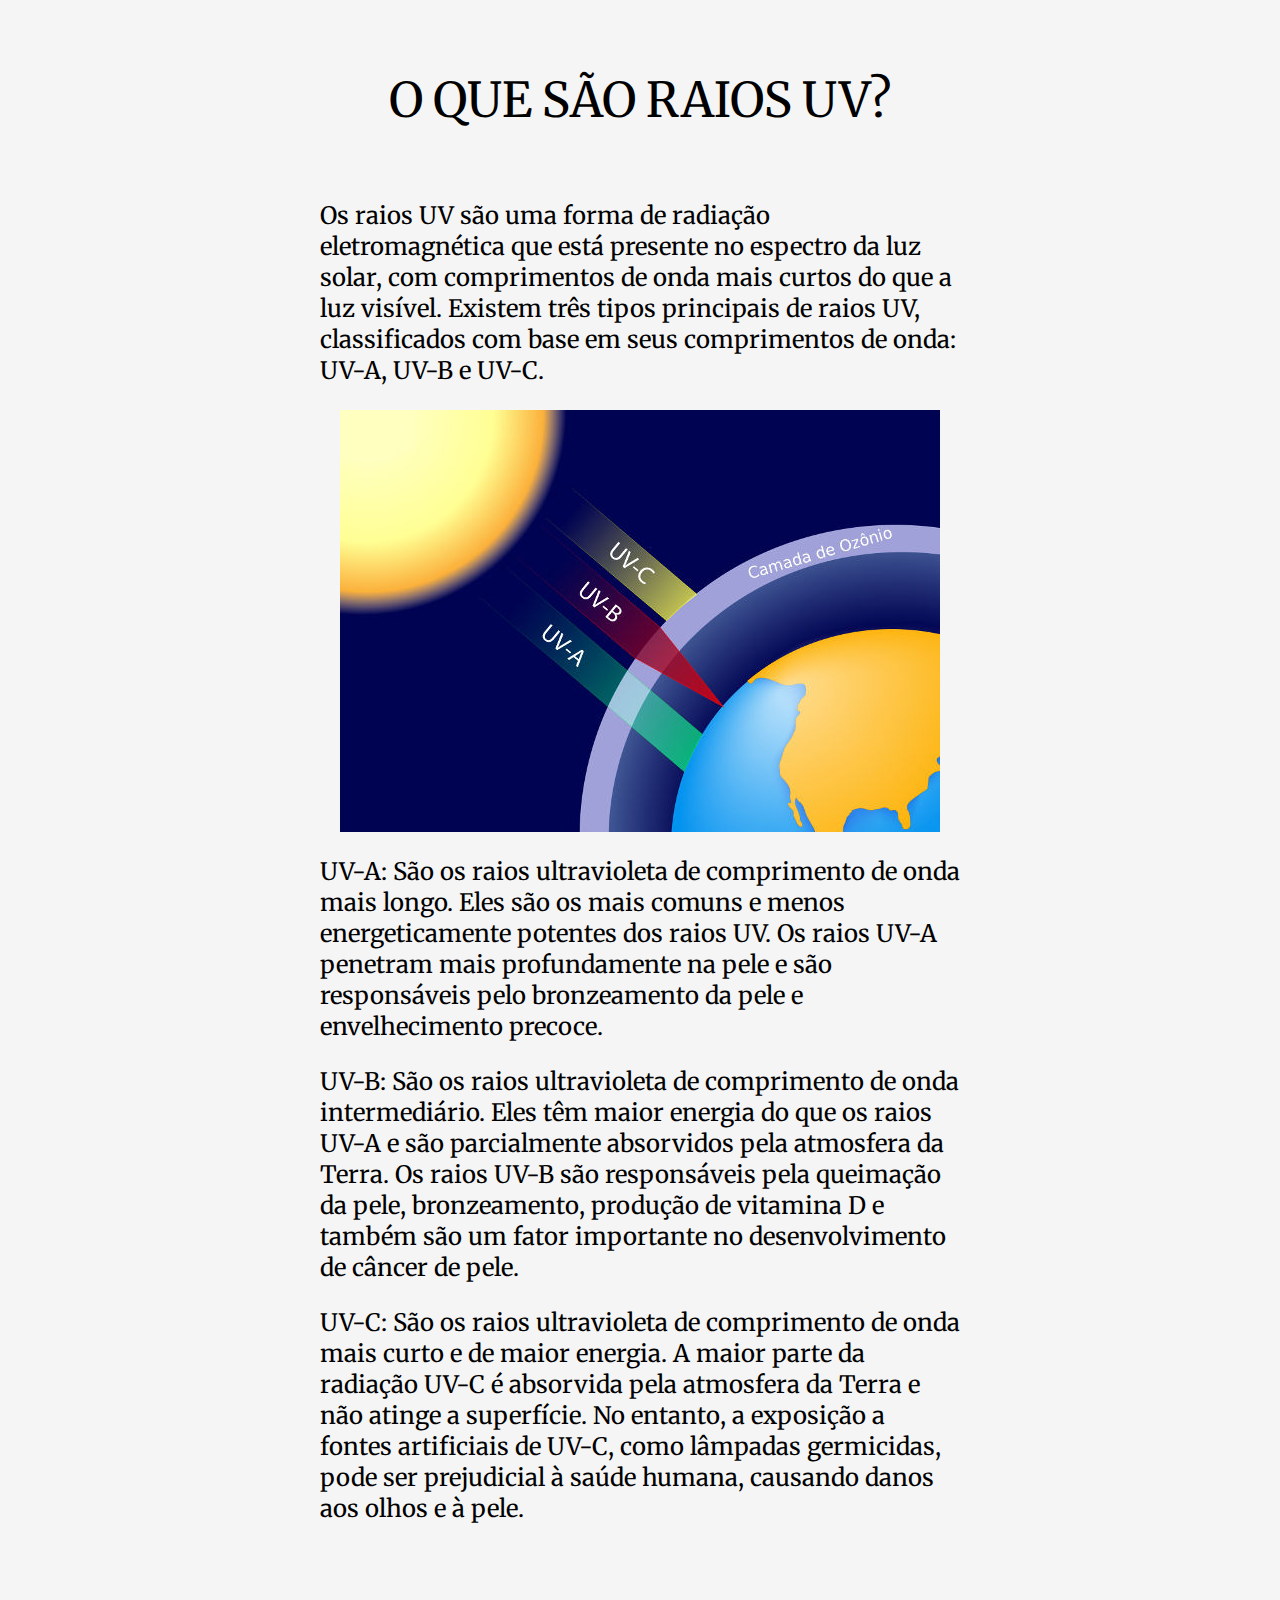
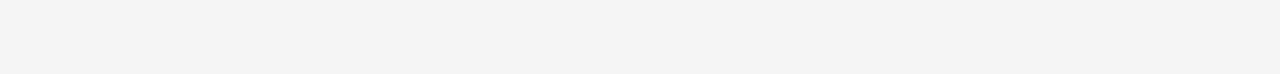
==== card1/card1.html @ fcba6bf1 "quase concluído" ====
<!DOCTYPE html>
<html lang="pt-br">

<head>
    <meta charset="UTF-8">
    <meta name="viewport" content="width=device-width, initial-scale=1.0">
    <link rel="preconnect" href="https://fonts.googleapis.com">
    <link rel="preconnect" href="https://fonts.gstatic.com" crossorigin>
    <link href="https://fonts.googleapis.com/css2?family=Merriweather&display=swap" rel="stylesheet">
    <link rel="icon" href="./img/css_battle.png">
    <link rel="stylesheet" href="./card1.css">
    <title>Os perigos dos raios UV na pele</title>
</head>

<body>

<header>
    <p>O QUE SÃO RAIOS UV?</p>
</header>

<main>
    <div>
        <p>Os raios UV são uma forma de radiação eletromagnética que está presente no espectro da luz solar, com comprimentos de onda mais curtos do que a luz visível. Existem três tipos principais de raios UV, classificados com base em seus comprimentos de onda: UV-A, UV-B e UV-C.</p>
        <img src="./img/raios.jpg" alt="">
        <p>UV-A: São os raios ultravioleta de comprimento de onda mais longo. Eles são os mais comuns e menos energeticamente potentes dos raios UV. Os raios UV-A penetram mais profundamente na pele e são responsáveis pelo bronzeamento da pele e envelhecimento precoce.</p>
        <p>UV-B: São os raios ultravioleta de comprimento de onda intermediário. Eles têm maior energia do que os raios UV-A e são parcialmente absorvidos pela atmosfera da Terra. Os raios UV-B são responsáveis pela queimação da pele, bronzeamento, produção de vitamina D e também são um fator importante no desenvolvimento de câncer de pele.</p>
        <p>UV-C: São os raios ultravioleta de comprimento de onda mais curto e de maior energia. A maior parte da radiação UV-C é absorvida pela atmosfera da Terra e não atinge a superfície. No entanto, a exposição a fontes artificiais de UV-C, como lâmpadas germicidas, pode ser prejudicial à saúde humana, causando danos aos olhos e à pele.</p>
    </div>
</main>

<footer></footer>

</body>

</html>
---- card1/card1.css ----
*{
    margin: 0;
    padding: 0;
    box-sizing: border-box;
}

body{
    display: grid;
    grid-template-rows: 200px 1fr 150px;
    height: 100vh;
    font-family: 'Merriweather', serif;
    background-color: whitesmoke;
}

header{
    display: flex;
    justify-content: center;
    align-items: center;
}

header p{
    font-size: 3rem;
}

main{
    display: flex;
    align-items: center;
    justify-content: center;
    gap: 10px;
    flex-direction: column;
}

main div{
    display: flex;
    flex-direction: column;
    align-items: center;
    justify-content: center;
    gap: 24px;
}

main p{
    width: 50%;
    font-size: 1.5rem;
}

footer{
    width: 100px;
    color: whitesmoke;
}

@media (max-width: 768px){

    body{
        grid-template-rows: 200px 1fr 100px;
    }

    header p{
        font-size: 1.5rem;
    }

    main{
        flex-direction: column;
    }
    
}
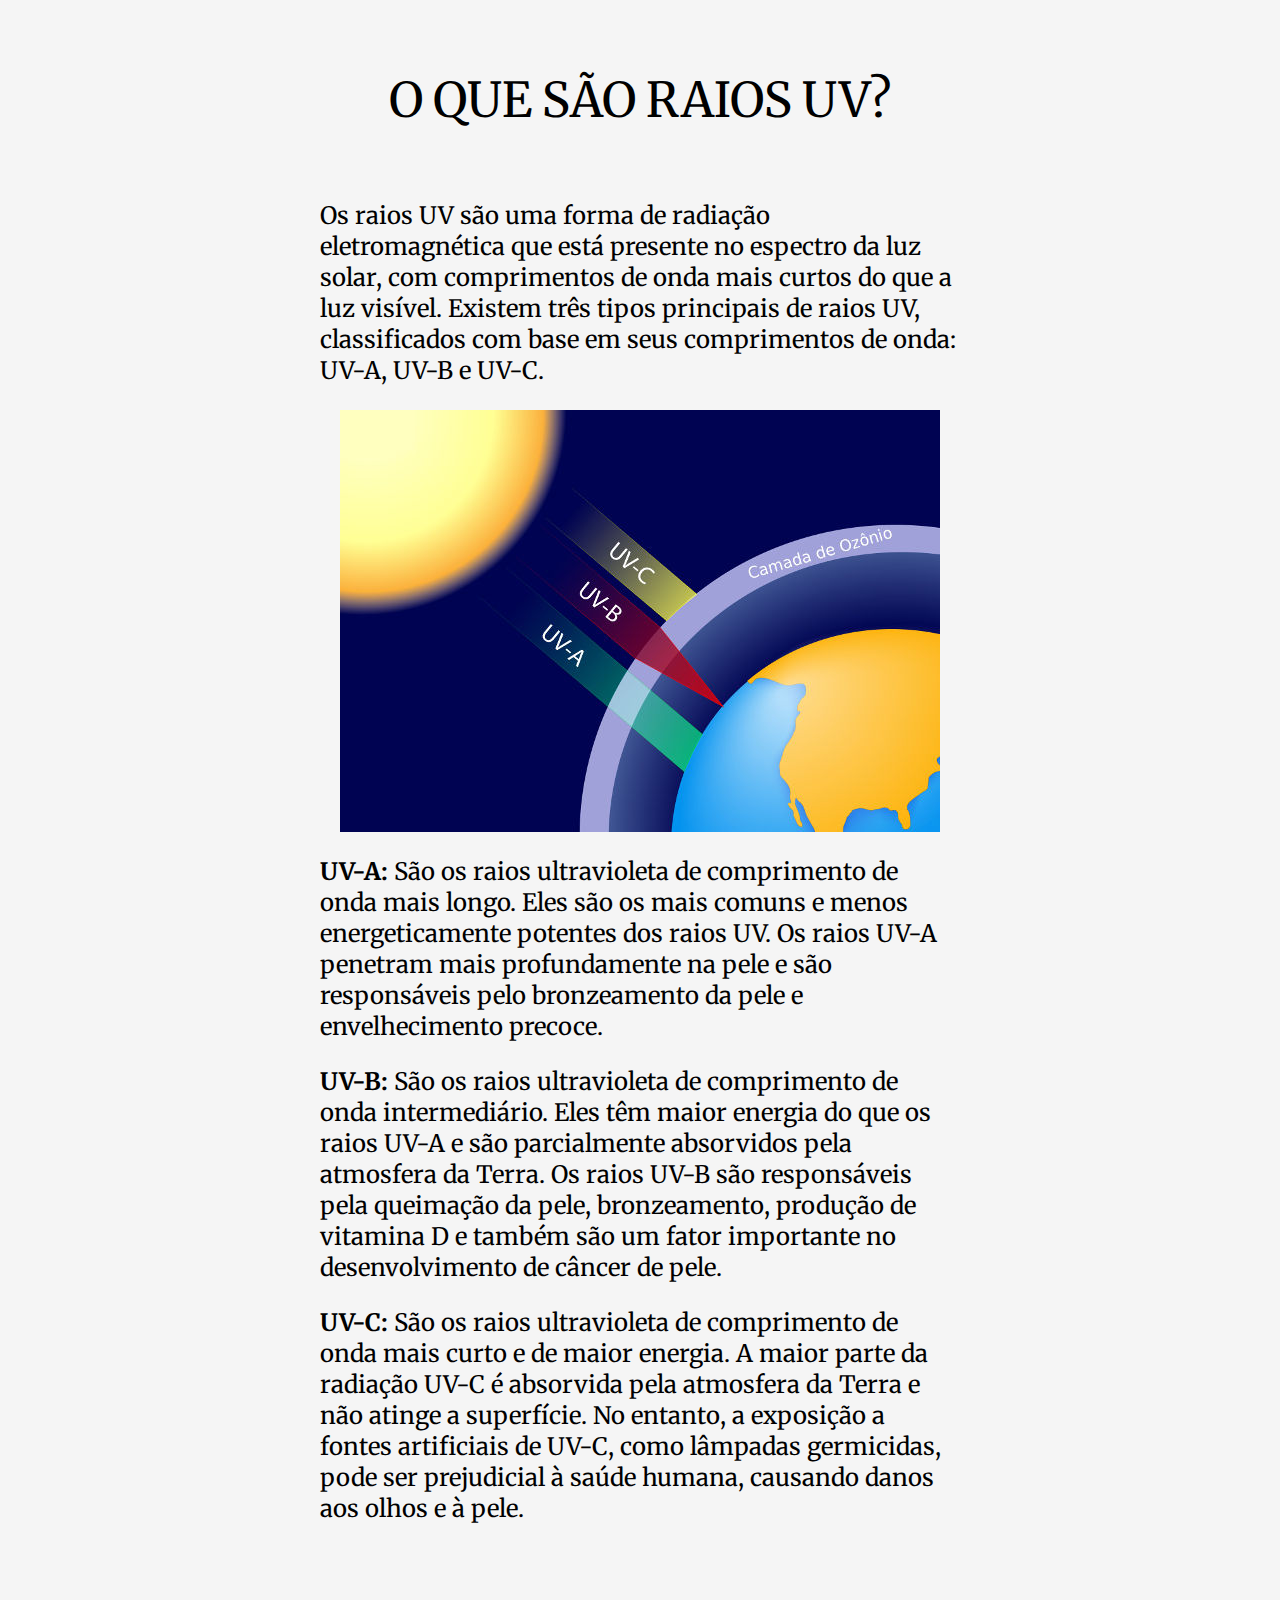
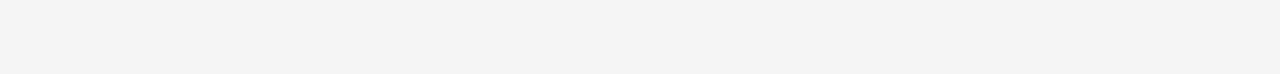
==== commit ebf1e09d: "projeto finalizado" ====
--- a/card1/card1.html
+++ b/card1/card1.html
@@ -7,9 +7,8 @@
     <link rel="preconnect" href="https://fonts.googleapis.com">
     <link rel="preconnect" href="https://fonts.gstatic.com" crossorigin>
     <link href="https://fonts.googleapis.com/css2?family=Merriweather&display=swap" rel="stylesheet">
-    <link rel="icon" href="./img/css_battle.png">
     <link rel="stylesheet" href="./card1.css">
-    <title>Os perigos dos raios UV na pele</title>
+    <title>O QUE SÃO RAIOS UV?</title>
 </head>
 
 <body>
@@ -22,9 +21,9 @@
     <div>
         <p>Os raios UV são uma forma de radiação eletromagnética que está presente no espectro da luz solar, com comprimentos de onda mais curtos do que a luz visível. Existem três tipos principais de raios UV, classificados com base em seus comprimentos de onda: UV-A, UV-B e UV-C.</p>
         <img src="./img/raios.jpg" alt="">
-        <p>UV-A: São os raios ultravioleta de comprimento de onda mais longo. Eles são os mais comuns e menos energeticamente potentes dos raios UV. Os raios UV-A penetram mais profundamente na pele e são responsáveis pelo bronzeamento da pele e envelhecimento precoce.</p>
-        <p>UV-B: São os raios ultravioleta de comprimento de onda intermediário. Eles têm maior energia do que os raios UV-A e são parcialmente absorvidos pela atmosfera da Terra. Os raios UV-B são responsáveis pela queimação da pele, bronzeamento, produção de vitamina D e também são um fator importante no desenvolvimento de câncer de pele.</p>
-        <p>UV-C: São os raios ultravioleta de comprimento de onda mais curto e de maior energia. A maior parte da radiação UV-C é absorvida pela atmosfera da Terra e não atinge a superfície. No entanto, a exposição a fontes artificiais de UV-C, como lâmpadas germicidas, pode ser prejudicial à saúde humana, causando danos aos olhos e à pele.</p>
+        <p><b>UV-A:</b> São os raios ultravioleta de comprimento de onda mais longo. Eles são os mais comuns e menos energeticamente potentes dos raios UV. Os raios UV-A penetram mais profundamente na pele e são responsáveis pelo bronzeamento da pele e envelhecimento precoce.</p>
+        <p><b>UV-B:</b> São os raios ultravioleta de comprimento de onda intermediário. Eles têm maior energia do que os raios UV-A e são parcialmente absorvidos pela atmosfera da Terra. Os raios UV-B são responsáveis pela queimação da pele, bronzeamento, produção de vitamina D e também são um fator importante no desenvolvimento de câncer de pele.</p>
+        <p><b>UV-C:</b> São os raios ultravioleta de comprimento de onda mais curto e de maior energia. A maior parte da radiação UV-C é absorvida pela atmosfera da Terra e não atinge a superfície. No entanto, a exposição a fontes artificiais de UV-C, como lâmpadas germicidas, pode ser prejudicial à saúde humana, causando danos aos olhos e à pele.</p>
     </div>
 </main>
 
